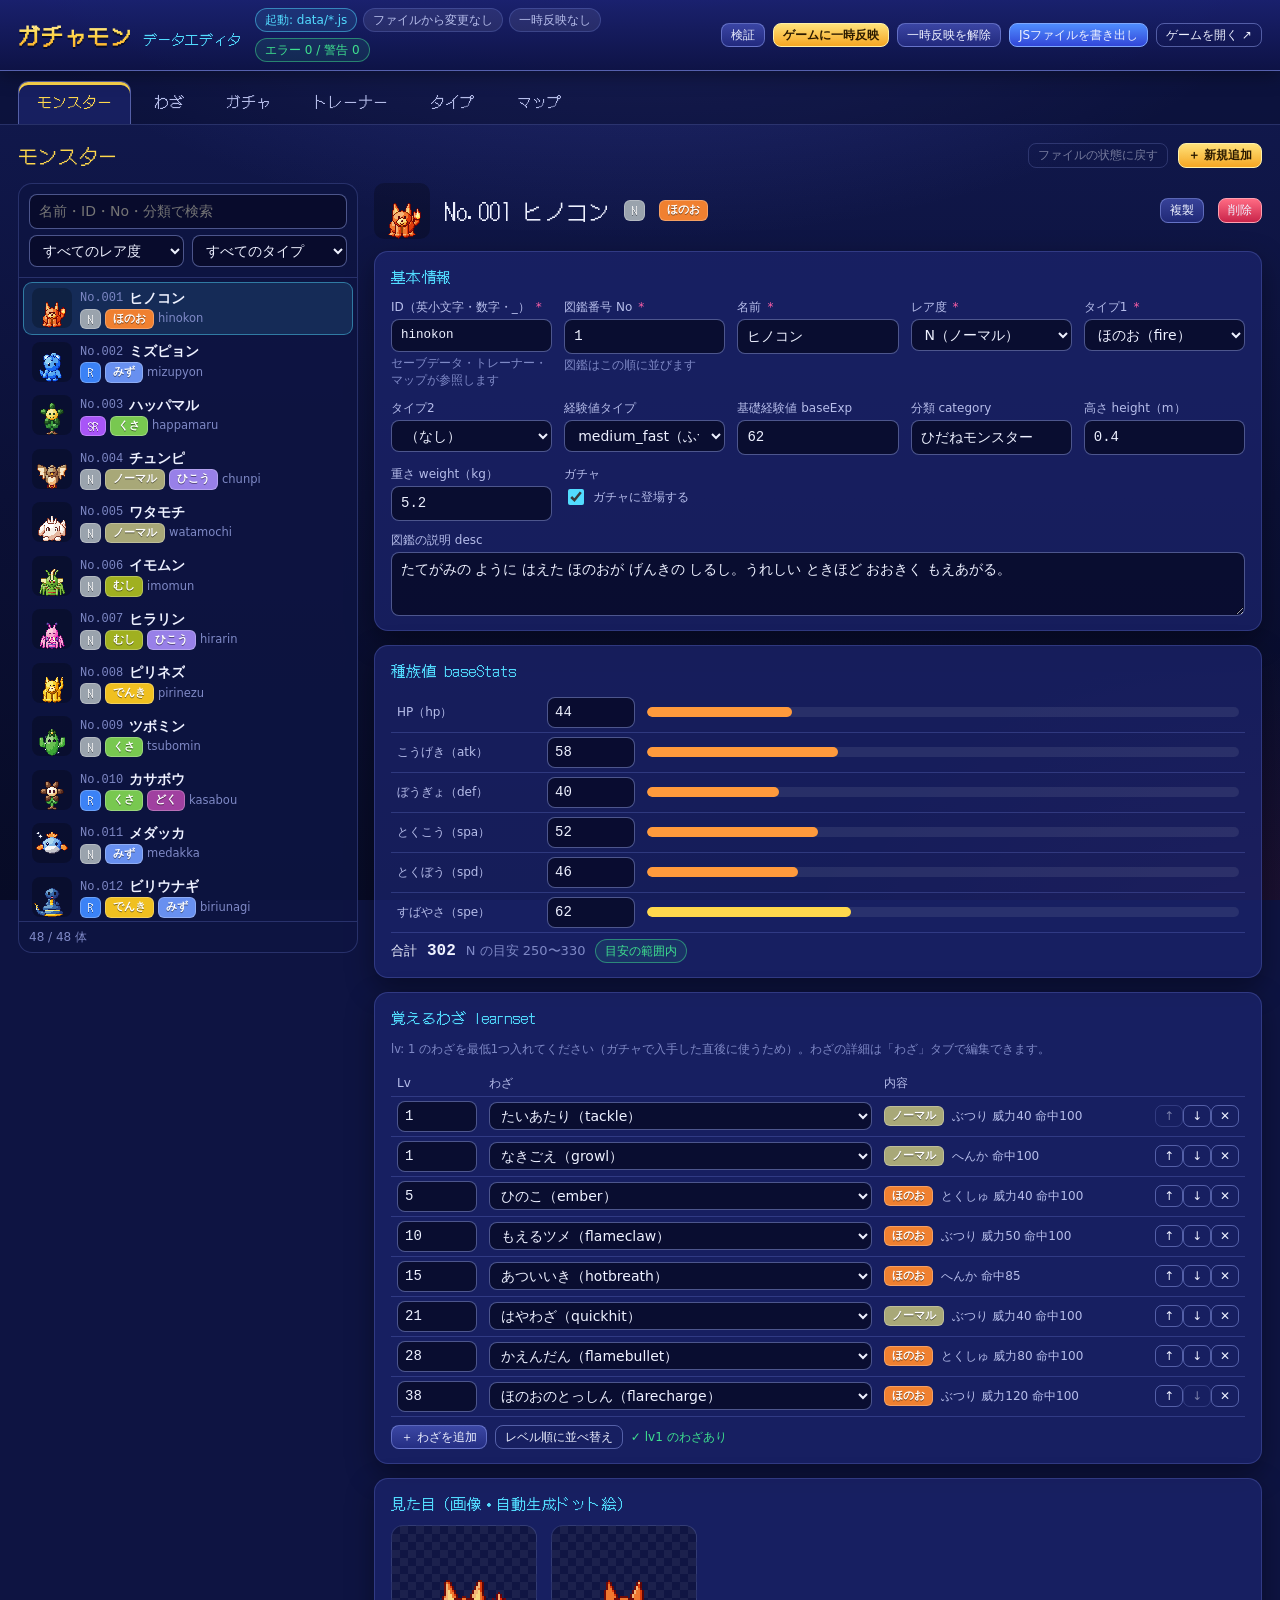
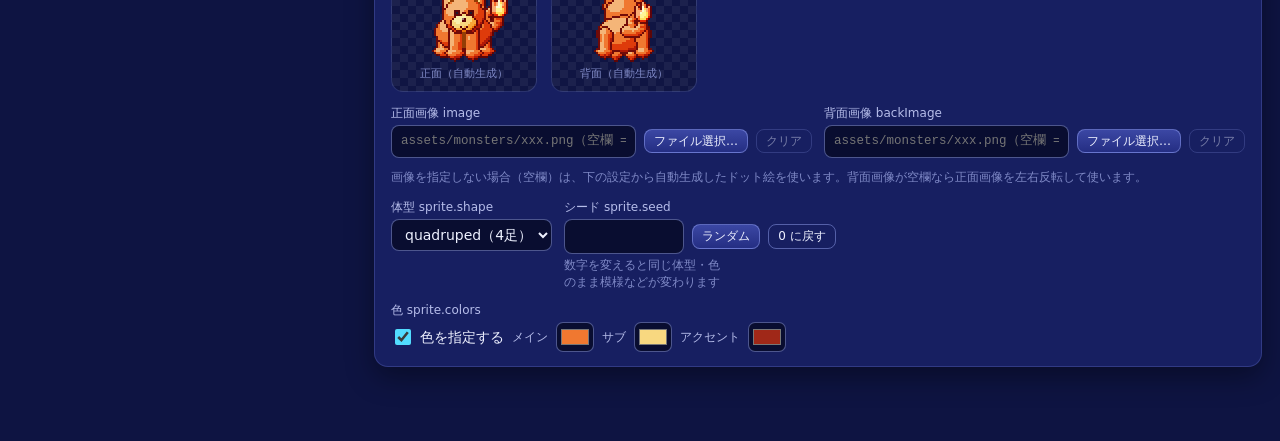
==== editor.html @ f4d0ab39 "Add files via upload" ====
<!DOCTYPE html>
<html lang="ja">
<head>
  <meta charset="UTF-8">
  <meta name="viewport" content="width=device-width, initial-scale=1">
  <meta name="theme-color" content="#1a1f66">
  <title>ガチャモン データエディタ</title>
  <link rel="preconnect" href="https://fonts.googleapis.com">
  <link rel="preconnect" href="https://fonts.gstatic.com" crossorigin>
  <link rel="stylesheet" href="https://fonts.googleapis.com/css2?family=DotGothic16&display=swap">
  <link rel="stylesheet" href="css/editor.css">
</head>
<body>
  <div id="ed-app">
    <div id="ed-boot" class="ed-boot">エディタを読み込んでいます…</div>
  </div>
  <noscript>このエディタを使うには JavaScript を有効にしてください。</noscript>

  <!-- ゲームデータ（index.html と同じ順番） -->
  <script src="data/config.js"></script>
  <script src="data/tiles.js"></script>
  <script src="data/types.js"></script>
  <script src="data/moves.js"></script>
  <script src="data/monsters.js"></script>
  <script src="data/gacha.js"></script>
  <script src="data/trainers.js"></script>
  <script src="data/maps.js"></script>
  <!-- エディタが使うモジュール（ゲーム本体の他モジュールは読み込まない） -->
  <script src="js/core/util.js"></script>
  <script src="js/core/events.js"></script>
  <script src="js/core/data.js"></script>
  <script src="js/gfx/sprites.js"></script>
  <!-- タイル描画（未作成でもエディタは動く。無い場合は簡易表示） -->
  <script src="js/gfx/tiles.js" onerror="window.__edTilesMissing = true"></script>
  <script src="js/editor/editor.js"></script>
</body>
</html>
---- css/editor.css ----
/* =====================================================================
   editor.css — データエディタ（editor.html）専用スタイル
   ゲーム本体（base.css）と同じ配色トークンを使った管理画面風レイアウト。
   ===================================================================== */

:root {
  --font-pixel: 'DotGothic16', 'MS Gothic', monospace;
  --font-ui: 'Meiryo UI', 'Yu Gothic UI', 'Hiragino Sans', 'Noto Sans JP', system-ui, sans-serif;
  --font-mono: Consolas, 'BIZ UDGothic', 'MS Gothic', monospace;
  --bg-0: #070b26;
  --bg-1: #0e1442;
  --bg-2: #18206a;
  --surface: rgba(28, 37, 110, 0.72);
  --surface-2: rgba(14, 20, 66, 0.9);
  --surface-3: rgba(8, 12, 44, 0.9);
  --surface-hi: rgba(255, 255, 255, 0.06);
  --line: rgba(138, 156, 255, 0.22);
  --line-strong: rgba(160, 176, 255, 0.45);
  --text: #eef1ff;
  --text-dim: #b6bdea;
  --text-mute: #7f89c6;
  --gold: #ffd84d;
  --gold-2: #ffa51f;
  --cyan: #52dcff;
  --blue: #3a7bff;
  --indigo: #4b55e0;
  --pink: #ff5fa8;
  --green: #3ee08f;
  --red: #ff4f6d;
  --orange: #ff9a3c;
  --radius: 14px;
  --radius-sm: 8px;
  --shadow: 0 10px 28px rgba(0, 0, 0, 0.38);
  --header-h: 60px;
  color-scheme: dark;
}

*, *::before, *::after { box-sizing: border-box; }
[hidden] { display: none !important; }
html, body { margin: 0; min-height: 100%; }
body {
  font-family: var(--font-ui);
  font-size: 14px;
  line-height: 1.5;
  color: var(--text);
  background-color: var(--bg-1);
  background-image:
    radial-gradient(1100px 560px at 50% -12%, rgba(104, 110, 255, 0.28), transparent 62%),
    radial-gradient(760px 480px at 100% 105%, rgba(236, 72, 153, 0.10), transparent 62%),
    linear-gradient(180deg, #121a52 0%, #0b1036 55%, var(--bg-0) 100%);
  background-attachment: fixed;
}
button, input, select, textarea { font: inherit; color: inherit; }
a { color: var(--cyan); }
::selection { background: rgba(82, 220, 255, 0.35); }
::-webkit-scrollbar { width: 10px; height: 10px; }
::-webkit-scrollbar-track { background: rgba(0, 0, 0, 0.2); }
::-webkit-scrollbar-thumb { background: rgba(140, 156, 255, 0.35); border-radius: 6px; border: 2px solid transparent; background-clip: padding-box; }

.ed-boot { padding: 40px; text-align: center; color: var(--text-dim); font-family: var(--font-pixel); }
.ed-fatal { max-width: 720px; margin: 40px auto; padding: 20px; border-radius: var(--radius); background: rgba(255, 79, 109, 0.15); border: 1px solid var(--red); }

/* ---------------------------------------------------------------- ヘッダー */
#ed-header {
  position: sticky; top: 0; z-index: 50;
  display: flex; align-items: center; gap: 14px; flex-wrap: wrap;
  min-height: var(--header-h);
  padding: 8px 18px;
  background: linear-gradient(180deg, rgba(26, 33, 110, 0.97), rgba(14, 19, 70, 0.97));
  border-bottom: 1px solid var(--line-strong);
  box-shadow: 0 4px 18px rgba(0, 0, 0, 0.35);
}
.ed-logo { display: flex; align-items: baseline; gap: 10px; font-family: var(--font-pixel); white-space: nowrap; }
.ed-logo b {
  font-size: 22px; letter-spacing: 1px;
  background: linear-gradient(180deg, #fff6c4, var(--gold) 45%, var(--gold-2));
  -webkit-background-clip: text; background-clip: text; color: transparent;
  filter: drop-shadow(0 2px 0 rgba(0, 0, 0, 0.5));
}
.ed-logo span { color: var(--cyan); font-size: 14px; }
.ed-status { display: flex; align-items: center; gap: 6px; flex-wrap: wrap; flex: 1; min-width: 200px; }
.ed-actions { display: flex; gap: 8px; flex-wrap: wrap; }

/* ---------------------------------------------------------------- ナビ */
#ed-nav {
  display: flex; gap: 4px; flex-wrap: wrap;
  padding: 10px 18px 0;
  border-bottom: 1px solid var(--line);
  background: rgba(8, 12, 44, 0.45);
}
.ed-navbtn {
  position: relative;
  padding: 9px 18px 10px;
  border: 1px solid transparent; border-bottom: none;
  border-radius: 10px 10px 0 0;
  background: transparent;
  color: var(--text-dim);
  font-family: var(--font-pixel); font-size: 15px;
  cursor: pointer;
}
.ed-navbtn:hover { color: var(--text); background: var(--surface-hi); }
.ed-navbtn.is-active {
  color: var(--gold);
  background: var(--surface);
  border-color: var(--line-strong);
  box-shadow: inset 0 3px 0 var(--gold);
}
.ed-navbtn .ed-dot {
  position: absolute; top: 6px; right: 6px;
  width: 8px; height: 8px; border-radius: 50%;
  background: var(--orange); box-shadow: 0 0 6px var(--orange);
}

#ed-main { padding: 16px 18px 60px; }
.ed-section-head { display: flex; align-items: center; gap: 10px; flex-wrap: wrap; margin-bottom: 12px; }
.ed-section-head h2 { margin: 0; font-family: var(--font-pixel); font-size: 20px; font-weight: normal; color: var(--gold); }
.ed-section-head .ed-spacer { flex: 1; }

/* ---------------------------------------------------------------- 共通部品 */
.btn {
  display: inline-flex; align-items: center; justify-content: center; gap: 6px;
  padding: 7px 14px;
  border-radius: 10px;
  border: 1px solid var(--line-strong);
  background: linear-gradient(180deg, rgba(90, 104, 220, 0.55), rgba(48, 58, 160, 0.55));
  color: var(--text);
  font-size: 13px; line-height: 1.2;
  cursor: pointer; white-space: nowrap;
  text-decoration: none;
  transition: filter 0.12s, transform 0.06s;
}
.btn:hover { filter: brightness(1.18); }
.btn:active { transform: translateY(1px); }
.btn:disabled { opacity: 0.45; cursor: default; filter: none; transform: none; }
.btn-primary { background: linear-gradient(180deg, #4f8dff, #3246d8); border-color: #7ea8ff; }
.btn-gold { background: linear-gradient(180deg, #ffe27a, #f5a623); color: #2a1a00; border-color: #fff1a8; font-weight: bold; }
.btn-danger { background: linear-gradient(180deg, #ff6b83, #c9244a); border-color: #ff9fb0; }
.btn-ghost { background: transparent; }
.btn-sm { padding: 4px 9px; font-size: 12px; border-radius: 8px; }
.btn-icon { padding: 3px 7px; min-width: 28px; font-size: 12px; border-radius: 7px; }

.input, .select, .textarea {
  width: 100%;
  padding: 6px 9px;
  border-radius: var(--radius-sm);
  border: 1px solid var(--line-strong);
  background: var(--surface-3);
  color: var(--text);
  outline: none;
}
.input:focus, .select:focus, .textarea:focus { border-color: var(--cyan); box-shadow: 0 0 0 2px rgba(82, 220, 255, 0.25); }
.input.is-bad, .textarea.is-bad { border-color: var(--red); box-shadow: 0 0 0 2px rgba(255, 79, 109, 0.25); }
.input[type="number"] { font-family: var(--font-mono); }
.textarea { resize: vertical; min-height: 64px; }
.textarea.mono, .input.mono { font-family: var(--font-mono); font-size: 12.5px; }
input[type="color"] {
  width: 38px; height: 30px; padding: 2px;
  border: 1px solid var(--line-strong); border-radius: 7px;
  background: var(--surface-3); cursor: pointer;
}
input[type="checkbox"] { width: 16px; height: 16px; accent-color: var(--cyan); vertical-align: middle; }
.select option, .select optgroup { background: #141a52; color: var(--text); }

.card {
  background: var(--surface);
  border: 1px solid var(--line);
  border-radius: var(--radius);
  box-shadow: var(--shadow);
  padding: 14px 16px;
  margin-bottom: 14px;
}
.card-title {
  display: flex; align-items: center; gap: 8px; flex-wrap: wrap;
  margin: 0 0 10px;
  font-family: var(--font-pixel); font-weight: normal; font-size: 15px; color: var(--cyan);
}
.card-title .ed-spacer { flex: 1; }
.muted { color: var(--text-mute); }
.dim { color: var(--text-dim); }
.small { font-size: 12px; }
.mono { font-family: var(--font-mono); }
.ok { color: var(--green); }
.ng { color: var(--red); }
.warn { color: var(--orange); }

.chip {
  display: inline-flex; align-items: center; gap: 4px;
  padding: 2px 9px; border-radius: 999px;
  font-size: 12px; white-space: nowrap;
  background: rgba(255, 255, 255, 0.08);
  border: 1px solid var(--line);
  color: var(--text-dim);
}
.chip-ok { color: var(--green); border-color: rgba(62, 224, 143, 0.5); background: rgba(62, 224, 143, 0.1); }
.chip-warn { color: var(--orange); border-color: rgba(255, 154, 60, 0.55); background: rgba(255, 154, 60, 0.1); }
.chip-danger { color: var(--red); border-color: rgba(255, 79, 109, 0.55); background: rgba(255, 79, 109, 0.12); }
.chip-info { color: var(--cyan); border-color: rgba(82, 220, 255, 0.5); background: rgba(82, 220, 255, 0.1); }

.badge {
  display: inline-block;
  padding: 1px 7px; border-radius: 6px;
  font-size: 11px; font-weight: bold; line-height: 1.5; white-space: nowrap;
  color: #fff; text-shadow: 0 1px 0 rgba(0, 0, 0, 0.45);
  background: var(--c, #777);
  border: 1px solid rgba(255, 255, 255, 0.25);
}
.badge-rar { font-family: var(--font-pixel); font-weight: normal; }
.badge-rar.is-rainbow { background: var(--rainbow, linear-gradient(90deg, #ff4d6d, #ffae3a, #ffe45c, #4ef08a, #4fd8ff, #7a6bff, #ff5fd0)); }

/* ---------------------------------------------------------------- フォーム */
.ed-grid { display: grid; grid-template-columns: repeat(auto-fill, minmax(150px, 1fr)); gap: 10px 12px; }
.ed-grid.cols-2 { grid-template-columns: repeat(2, minmax(0, 1fr)); }
.ed-grid.cols-3 { grid-template-columns: repeat(3, minmax(0, 1fr)); }
.ed-field { display: flex; flex-direction: column; gap: 3px; min-width: 0; }
.ed-field.span-2 { grid-column: span 2; }
.ed-field.span-all { grid-column: 1 / -1; }
.ed-field > label, .ed-label { font-size: 12px; color: var(--text-dim); display: flex; align-items: center; gap: 6px; }
.ed-field > label .req { color: var(--pink); }
.ed-hint { font-size: 11.5px; color: var(--text-mute); }
.ed-hint.ng { color: var(--red); }
.ed-row { display: flex; align-items: center; gap: 8px; flex-wrap: wrap; }
.ed-row.nowrap { flex-wrap: nowrap; }
.ed-row > .grow { flex: 1; min-width: 0; }
.ed-inline-check { display: inline-flex; align-items: center; gap: 6px; cursor: pointer; user-select: none; }

/* ---------------------------------------------------------------- 一覧＋フォーム */
.ed-split { display: grid; grid-template-columns: 340px minmax(0, 1fr); gap: 16px; align-items: start; }
.ed-listpane {
  position: sticky; top: calc(var(--header-h) + 12px);
  display: flex; flex-direction: column;
  max-height: calc(100vh - var(--header-h) - 70px);
  background: var(--surface-2);
  border: 1px solid var(--line);
  border-radius: var(--radius);
  overflow: hidden;
}
.ed-listtools { display: flex; flex-direction: column; gap: 6px; padding: 10px; border-bottom: 1px solid var(--line); }
.ed-list { overflow-y: auto; flex: 1; padding: 4px; }
.ed-listcount { padding: 6px 10px; font-size: 12px; color: var(--text-mute); border-top: 1px solid var(--line); }
.ed-item {
  display: flex; align-items: center; gap: 8px;
  padding: 5px 8px;
  border-radius: 9px;
  border: 1px solid transparent;
  cursor: pointer;
}
.ed-item:hover { background: var(--surface-hi); }
.ed-item.is-selected { background: rgba(82, 220, 255, 0.12); border-color: rgba(82, 220, 255, 0.45); }
.ed-item .thumb {
  width: 40px; height: 40px; flex: none;
  image-rendering: pixelated; object-fit: contain;
  background: rgba(0, 0, 0, 0.25); border-radius: 8px;
}
.ed-item .thumb.flip { transform: scaleX(-1); }
.ed-item .meta { flex: 1; min-width: 0; }
.ed-item .t1 { display: flex; gap: 6px; align-items: center; white-space: nowrap; overflow: hidden; }
.ed-item .t1 b { font-weight: bold; overflow: hidden; text-overflow: ellipsis; }
.ed-item .t2 { display: flex; gap: 4px; align-items: center; flex-wrap: wrap; font-size: 11.5px; color: var(--text-mute); }
.ed-item .num { font-family: var(--font-mono); color: var(--text-mute); font-size: 12px; }
.ed-empty { padding: 30px 10px; text-align: center; color: var(--text-mute); }

.ed-formhead { display: flex; align-items: center; gap: 14px; flex-wrap: wrap; margin-bottom: 12px; }
.ed-formhead h3 { margin: 0; font-family: var(--font-pixel); font-weight: normal; font-size: 22px; }
.ed-formhead .ed-spacer { flex: 1; }

/* ---------------------------------------------------------------- テーブル */
.ed-table { width: 100%; border-collapse: collapse; }
.ed-table th, .ed-table td { padding: 4px 6px; border-bottom: 1px solid var(--line); text-align: left; vertical-align: middle; }
.ed-table th { font-size: 12px; color: var(--text-dim); font-weight: normal; white-space: nowrap; }
.ed-table td .input, .ed-table td .select { padding: 4px 7px; }
.ed-table .w-num { width: 90px; }
.ed-table .w-ops { width: 110px; white-space: nowrap; text-align: right; }
.ed-table tr.is-bad td { background: rgba(255, 79, 109, 0.08); }

/* ---------------------------------------------------------------- モンスター */
.ed-preview-row { display: flex; gap: 14px; flex-wrap: wrap; align-items: flex-start; }
.ed-sprite-box {
  display: flex; flex-direction: column; align-items: center; gap: 4px;
  padding: 8px; border-radius: 12px;
  background:
    linear-gradient(45deg, rgba(255, 255, 255, 0.05) 25%, transparent 25%, transparent 75%, rgba(255, 255, 255, 0.05) 75%),
    linear-gradient(45deg, rgba(255, 255, 255, 0.05) 25%, transparent 25%, transparent 75%, rgba(255, 255, 255, 0.05) 75%),
    rgba(0, 0, 0, 0.3);
  background-size: 16px 16px; background-position: 0 0, 8px 8px;
  border: 1px solid var(--line);
}
.ed-sprite-box img, .ed-sprite-box canvas { width: 128px; height: 128px; image-rendering: pixelated; object-fit: contain; }
.ed-sprite-box img.flip { transform: scaleX(-1); }
.ed-sprite-box .cap { font-size: 11px; color: var(--text-mute); }
.ed-stats th { width: 150px; }
.ed-stats td.w-num { width: 100px; }
.ed-stats td.bar { width: auto; }
.ed-statbar { height: 10px; border-radius: 5px; background: rgba(255, 255, 255, 0.08); overflow: hidden; }
.ed-statbar > i { display: block; height: 100%; border-radius: 5px; }
.ed-total { display: flex; align-items: center; gap: 10px; flex-wrap: wrap; margin-top: 6px; font-size: 13px; }
.ed-total b { font-family: var(--font-mono); font-size: 16px; }
.ed-imgfield .ed-row { flex-wrap: nowrap; }
.ed-colors { display: flex; gap: 8px; align-items: center; flex-wrap: wrap; }

/* ---------------------------------------------------------------- 効果・行エディタ */
.ed-rows { display: flex; flex-direction: column; gap: 6px; }
.ed-rowcard {
  display: flex; align-items: center; gap: 8px; flex-wrap: wrap;
  padding: 7px 9px; border-radius: 10px;
  background: var(--surface-3); border: 1px solid var(--line);
}
.ed-rowcard .lbl { font-size: 12px; color: var(--text-dim); }
.ed-rowcard .input, .ed-rowcard .select { width: auto; }
.ed-rowcard .input.num { width: 76px; }
.ed-rowcard .ops { margin-left: auto; display: flex; gap: 4px; }

/* ---------------------------------------------------------------- ガチャ */
.ed-banner-list { display: flex; flex-direction: column; gap: 8px; }
.ed-banner-card {
  display: flex; align-items: center; gap: 10px;
  padding: 10px 12px; border-radius: 12px; cursor: pointer;
  border: 2px solid transparent;
  color: #fff; text-shadow: 0 1px 2px rgba(0, 0, 0, 0.6);
}
.ed-banner-card.is-selected { border-color: var(--gold); box-shadow: 0 0 0 2px rgba(255, 216, 77, 0.3); }
.ed-banner-card .bname { font-family: var(--font-pixel); font-size: 15px; flex: 1; min-width: 0; }
.ed-banner-card .bid { font-size: 11px; opacity: 0.8; font-family: var(--font-mono); }
.ed-banner-preview {
  padding: 16px 18px; border-radius: 14px; min-height: 90px;
  color: #fff; text-shadow: 0 2px 3px rgba(0, 0, 0, 0.6);
  border: 1px solid rgba(255, 255, 255, 0.25);
}
.ed-banner-preview .bn { font-family: var(--font-pixel); font-size: 22px; }
.ed-banner-preview .bd { font-size: 13px; opacity: 0.95; margin-top: 4px; }
.ed-banner-preview .pk { display: flex; gap: 6px; margin-top: 8px; }
.ed-banner-preview .pk img { width: 48px; height: 48px; image-rendering: pixelated; background: rgba(0, 0, 0, 0.2); border-radius: 8px; }
.ed-pick-grid { display: grid; grid-template-columns: repeat(auto-fill, minmax(150px, 1fr)); gap: 4px; max-height: 260px; overflow-y: auto; padding: 4px; border-radius: 10px; background: var(--surface-3); border: 1px solid var(--line); }
.ed-pick { display: flex; align-items: center; gap: 6px; padding: 3px 6px; border-radius: 7px; cursor: pointer; font-size: 12.5px; user-select: none; }
.ed-pick:hover { background: var(--surface-hi); }
.ed-pick img { width: 24px; height: 24px; image-rendering: pixelated; }
.ed-pick.is-on { background: rgba(82, 220, 255, 0.14); }
.ed-rates { display: flex; gap: 8px; flex-wrap: wrap; align-items: flex-end; }
.ed-rates .ed-field { width: 96px; }

/* ---------------------------------------------------------------- トレーナー */
.ed-charrow { display: flex; gap: 8px; align-items: flex-end; flex-wrap: wrap; }
.ed-charrow canvas { width: 48px; height: 72px; image-rendering: pixelated; }
.ed-charrow img.portrait { width: 128px; height: 128px; image-rendering: pixelated; }
.ed-dialog-ta { min-height: 56px; }

/* ---------------------------------------------------------------- タイプ相性表 */
.ed-chart-wrap { overflow: auto; max-width: 100%; }
.ed-chart { border-collapse: separate; border-spacing: 2px; font-size: 12px; }
.ed-chart th { font-weight: normal; padding: 0; }
.ed-chart th.col { height: 64px; vertical-align: bottom; }
.ed-chart th.col span {
  display: inline-block; writing-mode: vertical-rl;
  padding: 4px 1px; border-radius: 5px; color: #fff; text-shadow: 0 1px 0 rgba(0, 0, 0, 0.5);
  background: var(--c);
}
.ed-chart th.row span {
  display: block; padding: 3px 8px; border-radius: 5px; white-space: nowrap; text-align: right;
  color: #fff; text-shadow: 0 1px 0 rgba(0, 0, 0, 0.5); background: var(--c);
}
.ed-chart td {
  width: 30px; height: 28px; text-align: center; cursor: pointer; user-select: none;
  border-radius: 5px; background: rgba(255, 255, 255, 0.05);
  font-family: var(--font-mono); font-weight: bold;
}
.ed-chart td:hover { outline: 2px solid var(--cyan); }
.ed-chart td.v2 { background: #3fa34d; color: #fff; }
.ed-chart td.v05 { background: #b0413e; color: #fff; }
.ed-chart td.v0 { background: #222; color: #aaa; }
.ed-chart td.vx { background: #7a5cc0; color: #fff; }
.ed-chart tr:hover th.row span, .ed-chart td.hl { box-shadow: inset 0 0 0 2px rgba(255, 255, 255, 0.35); }
.ed-chart-legend { display: flex; gap: 12px; flex-wrap: wrap; font-size: 12px; margin-top: 8px; color: var(--text-dim); }
.ed-chart-legend i { display: inline-block; width: 14px; height: 14px; border-radius: 3px; vertical-align: -2px; margin-right: 4px; }

/* ---------------------------------------------------------------- マップ */
.ed-map-layout { display: grid; grid-template-columns: minmax(0, 1fr) 300px; gap: 14px; align-items: start; }
.ed-map-toolbar { display: flex; gap: 8px; align-items: center; flex-wrap: wrap; margin-bottom: 8px; }
.ed-map-wrap {
  position: relative; overflow: auto;
  max-height: calc(100vh - var(--header-h) - 200px); min-height: 200px;
  padding: 10px; border-radius: 12px;
  background: #05071c; border: 1px solid var(--line);
}
.ed-map-wrap canvas { display: block; image-rendering: pixelated; cursor: crosshair; }
.ed-map-info { font-family: var(--font-mono); font-size: 12px; color: var(--text-dim); min-height: 18px; margin-top: 6px; }
.ed-palette { display: grid; grid-template-columns: repeat(auto-fill, minmax(40px, 1fr)); gap: 4px; }
.ed-tilebtn {
  position: relative; padding: 2px; border-radius: 7px; cursor: pointer;
  border: 2px solid transparent; background: rgba(0, 0, 0, 0.3);
}
.ed-tilebtn canvas { display: block; width: 32px; height: 32px; image-rendering: pixelated; margin: 0 auto; }
.ed-tilebtn .sym { position: absolute; right: 2px; bottom: 0; font-family: var(--font-mono); font-size: 10px; color: #fff; text-shadow: 0 0 2px #000, 0 0 2px #000; }
.ed-tilebtn:hover { border-color: var(--line-strong); }
.ed-tilebtn.is-active { border-color: var(--gold); box-shadow: 0 0 8px rgba(255, 216, 77, 0.5); }
.ed-tilename { font-size: 12px; color: var(--text-dim); margin-top: 6px; min-height: 18px; }
.ed-json-block { margin-bottom: 10px; }
.ed-json-block .textarea { min-height: 90px; font-size: 12px; white-space: pre; overflow-wrap: normal; overflow-x: auto; }
.ed-json-status { font-size: 12px; margin-top: 2px; }
.ed-legend { display: flex; gap: 10px; flex-wrap: wrap; font-size: 11.5px; color: var(--text-dim); margin-top: 6px; }
.ed-legend i { display: inline-block; width: 12px; height: 12px; border-radius: 3px; vertical-align: -2px; margin-right: 3px; border: 2px solid; }

/* ---------------------------------------------------------------- モーダル・トースト */
.ed-modal-back {
  position: fixed; inset: 0; z-index: 200;
  display: flex; align-items: center; justify-content: center;
  padding: 20px;
  background: rgba(3, 5, 20, 0.7);
  backdrop-filter: blur(3px);
}
.ed-modal {
  width: min(640px, 100%); max-height: calc(100vh - 40px);
  display: flex; flex-direction: column;
  background: linear-gradient(180deg, #1c2478, #121858);
  border: 1px solid var(--line-strong);
  border-radius: var(--radius);
  box-shadow: 0 20px 60px rgba(0, 0, 0, 0.6);
}
.ed-modal.wide { width: min(1000px, 100%); }
.ed-modal-head { padding: 14px 18px 8px; font-family: var(--font-pixel); font-size: 18px; color: var(--gold); }
.ed-modal-body { padding: 4px 18px 12px; overflow-y: auto; }
.ed-modal-body p { margin: 6px 0; }
.ed-modal-foot { display: flex; gap: 8px; justify-content: flex-end; flex-wrap: wrap; padding: 12px 18px; border-top: 1px solid var(--line); }
.ed-msglist { margin: 6px 0; padding: 0; list-style: none; max-height: 46vh; overflow-y: auto; border-radius: 10px; background: var(--surface-3); border: 1px solid var(--line); }
.ed-msglist li { padding: 5px 10px; border-bottom: 1px solid var(--line); font-size: 12.5px; }
.ed-msglist li:last-child { border-bottom: none; }
.ed-msglist li.e { color: #ffb3c0; }
.ed-msglist li.e::before { content: '✖ '; color: var(--red); }
.ed-msglist li.w { color: #ffd6a8; }
.ed-msglist li.w::before { content: '▲ '; color: var(--orange); }
.ed-export-files { display: flex; flex-direction: column; gap: 8px; }
.ed-export-file { display: flex; align-items: center; gap: 8px; flex-wrap: wrap; padding: 8px 10px; border-radius: 10px; background: var(--surface-3); border: 1px solid var(--line); }
.ed-export-file .fname { font-family: var(--font-mono); font-weight: bold; min-width: 110px; }
.ed-export-file .fsize { font-size: 12px; color: var(--text-mute); flex: 1; }
.ed-export-file.is-changed .fname::after { content: ' ●'; color: var(--orange); }
.ed-export-preview { width: 100%; height: 280px; margin-top: 8px; font-size: 12px; white-space: pre; overflow-wrap: normal; }

.ed-toasts { position: fixed; right: 16px; bottom: 16px; z-index: 300; display: flex; flex-direction: column; gap: 8px; align-items: flex-end; pointer-events: none; }
.ed-toast {
  max-width: 420px; padding: 10px 14px; border-radius: 12px;
  background: #1b2372; border: 1px solid var(--line-strong);
  box-shadow: var(--shadow); font-size: 13px;
  animation: ed-toast-in 0.18s ease-out;
}
.ed-toast.success { border-color: var(--green); }
.ed-toast.warn { border-color: var(--orange); }
.ed-toast.error { border-color: var(--red); }
@keyframes ed-toast-in { from { opacity: 0; transform: translateY(8px); } to { opacity: 1; transform: none; } }

/* ---------------------------------------------------------------- 狭い画面 */
@media (max-width: 980px) {
  .ed-split, .ed-map-layout { grid-template-columns: minmax(0, 1fr); }
  .ed-listpane { position: static; max-height: 360px; }
  .ed-grid.cols-3 { grid-template-columns: repeat(2, minmax(0, 1fr)); }
}
@media (max-width: 560px) {
  #ed-header, #ed-nav, #ed-main { padding-left: 10px; padding-right: 10px; }
  .ed-grid.cols-2, .ed-grid.cols-3 { grid-template-columns: minmax(0, 1fr); }
  .ed-field.span-2 { grid-column: auto; }
}
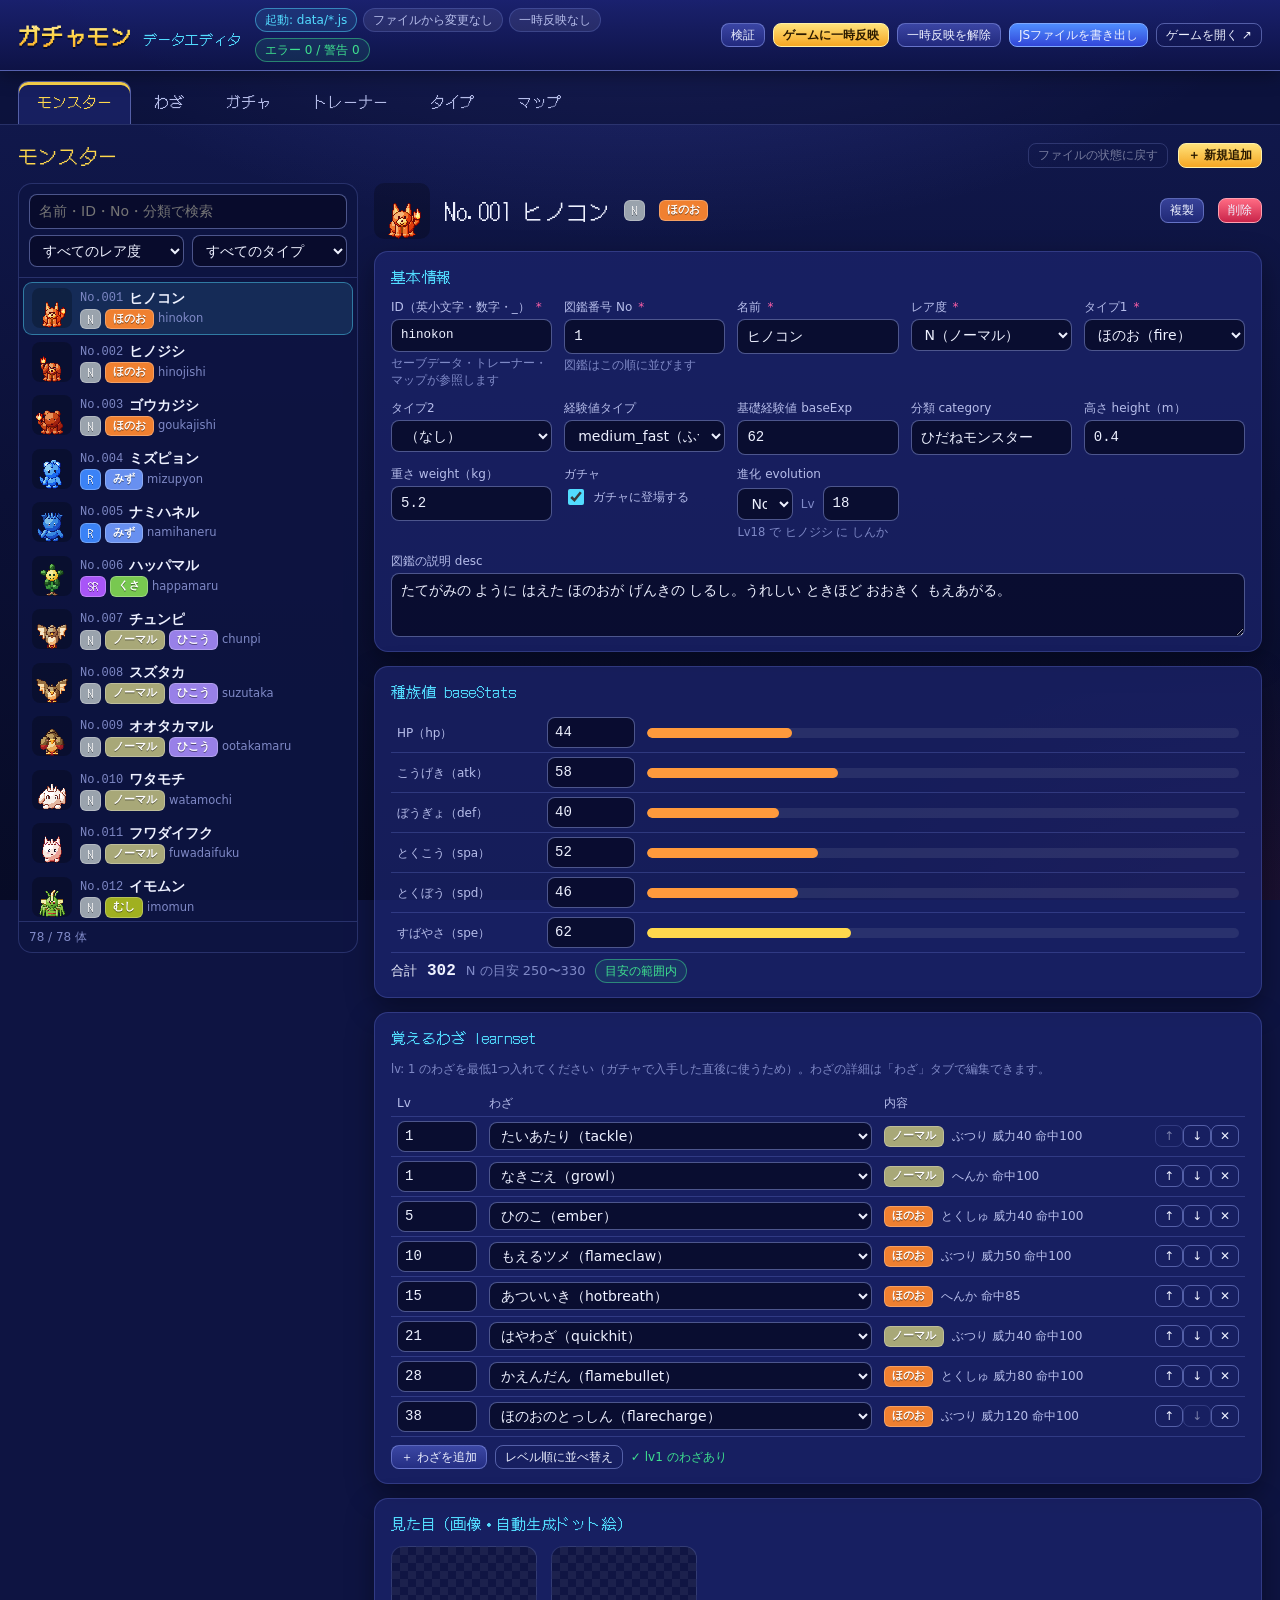
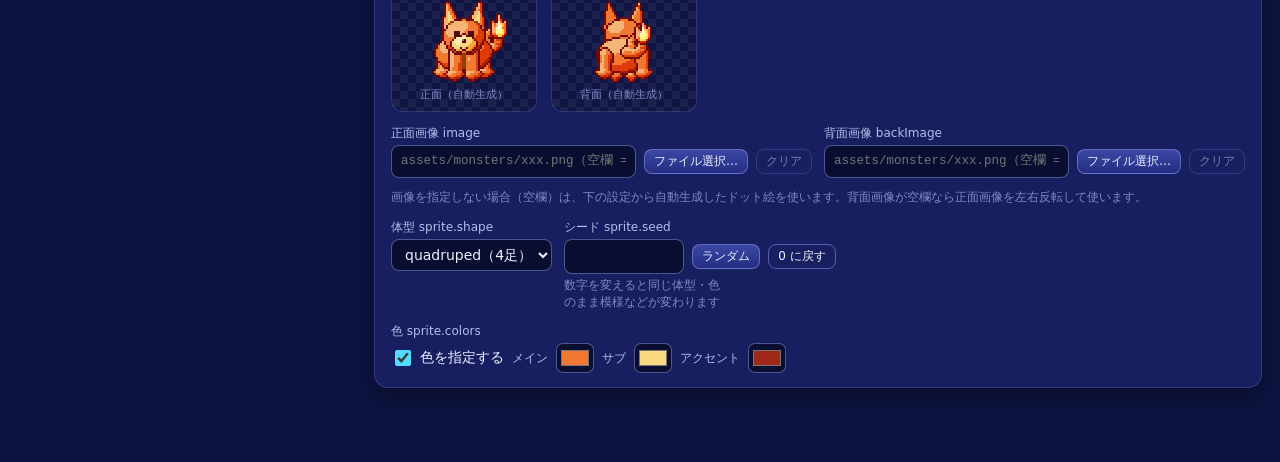
==== commit e66164e5: "Add files via upload" ====
--- a/editor.html
+++ b/editor.html
@@ -23,6 +23,7 @@
   <script src="data/moves.js"></script>
   <script src="data/monsters.js"></script>
   <script src="data/gacha.js"></script>
+  <script src="data/badges.js"></script>
   <script src="data/trainers.js"></script>
   <script src="data/maps.js"></script>
   <!-- エディタが使うモジュール（ゲーム本体の他モジュールは読み込まない） -->
